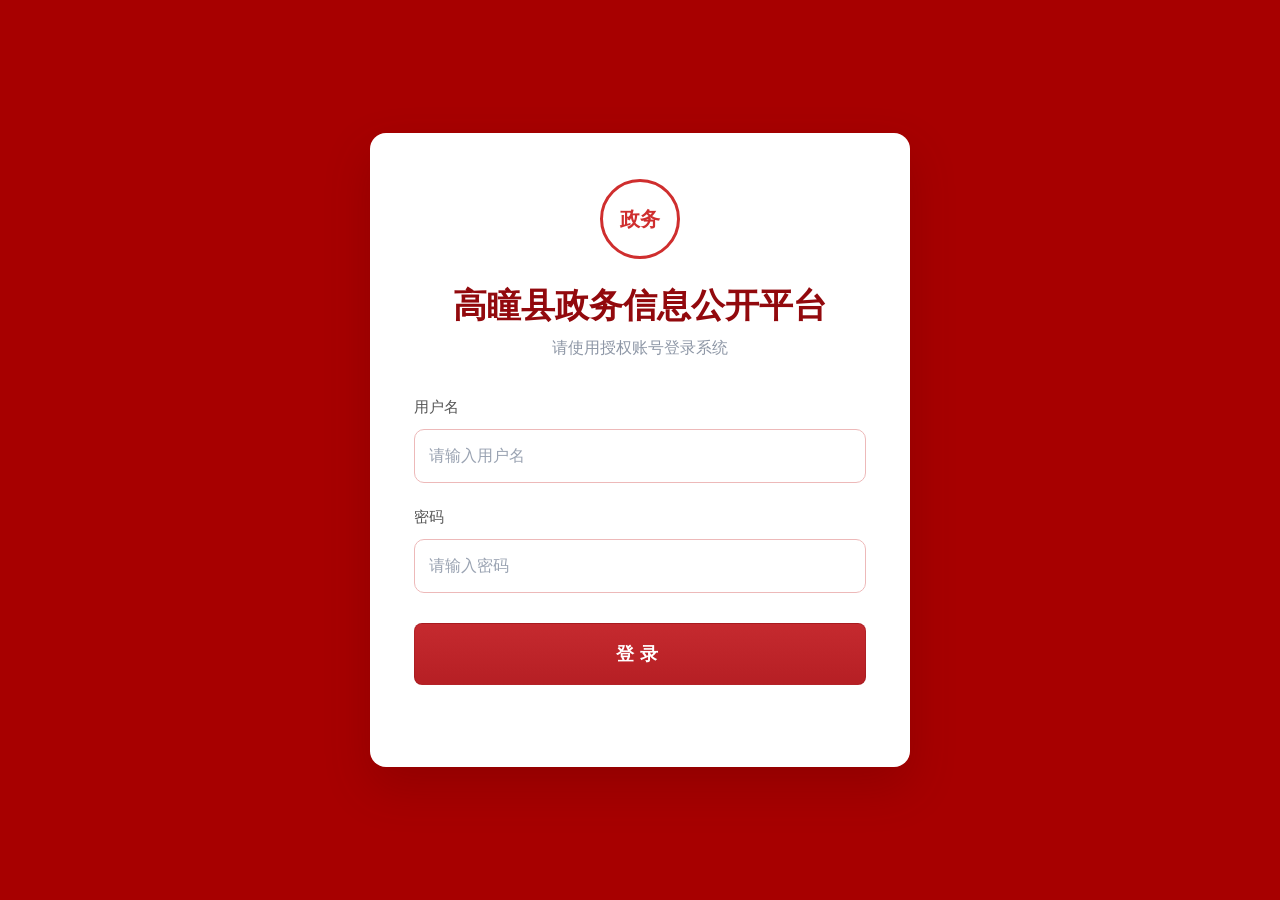
==== index.html @ 2388f284 "init v0.1" ====
<!DOCTYPE html>
<html lang="zh-CN">
<head>
  <meta charset="UTF-8" />
  <meta name="viewport" content="width=device-width, initial-scale=1.0" />
  <title>高瞳县政务信息公开平台</title>
  <link rel="stylesheet" href="style.css?v=20260516-3" />
</head>
<body data-page="portal">
  <a class="skip-link" href="#mainContent">跳转到主要内容</a>
  <header class="topbar">
    <div class="container topbar-inner">
      <div>欢迎访问高瞳县政务信息公开平台</div>
      <div class="top-links">
        <span>无障碍</span>
        <span>|</span>
        <span>繁体</span>
        <span>|</span>
        <span>站点地图</span>
        <span>|</span>
        <button id="logoutBtn" class="top-link-btn" type="button">退出登录</button>
      </div>
    </div>
  </header>

  <header class="site-header">
    <div class="container brand-row">
      <div class="brand-block">
        <div class="seal">政务</div>
        <div>
          <div class="site-title">高瞳县政务信息公开平台</div>
          <div class="site-subtitle">Government Affairs Information Portal</div>
        </div>
      </div>
      <div class="search-block">
        <input id="searchInput" type="text" placeholder="请输入标题、编号或关键词检索" />
        <button id="searchBtn">搜索</button>
      </div>
    </div>
  </header>

  <nav class="main-nav">
    <div class="container nav-list">
      <button class="nav-btn active" data-tab="home">首页</button>
      <button class="nav-btn" data-tab="notices">通知公告</button>
      <button class="nav-btn" data-tab="documents">公开文件</button>
      <button class="nav-btn" data-tab="archives">档案检索</button>
      <button class="nav-btn" data-tab="detail">文件正文</button>
    </div>
  </nav>

  <main id="mainContent" class="container main-layout">
    <section id="home" class="tab-panel active">
      <div class="hero-card">
        <div>
          <div class="hero-tag">政务公开 / 信息服务</div>
          <h1>欢迎来到高瞳县</h1>
          <p>坚持公开透明、依法行政、便民高效，持续提升政务公开和政府服务水平。</p>
        </div>
        <div class="hero-actions">
          <button class="primary" data-go="documents">查看文件</button>
          <button class="ghost" data-go="detail">查看示例正文</button>
        </div>
      </div>

      <div class="home-grid">
        <div class="panel">
          <div class="panel-title">通知公告</div>
          <ul id="homeNotices" class="notice-list"></ul>
        </div>
        <div class="panel">
          <div class="panel-title">公开文件</div>
          <ul id="homeDocs" class="notice-list"></ul>
        </div>
      </div>
    </section>

    <section id="notices" class="tab-panel">
      <div class="panel full-panel">
        <div class="section-head">
          <div class="panel-title">通知公告</div>
          <div class="filters">
            <select id="noticeDeptFilter">
              <option value="">全部单位</option>
            </select>
          </div>
        </div>
        <table class="data-table">
          <thead>
            <tr>
              <th>标题</th>
              <th>发文单位</th>
              <th>发布日期</th>
            </tr>
          </thead>
          <tbody id="noticeTableBody"></tbody>
        </table>
      </div>
    </section>

    <section id="documents" class="tab-panel">
      <div class="panel full-panel">
        <div class="section-head">
          <div class="panel-title">公开文件</div>
          <div class="filters multi">
            <select id="docTypeFilter">
              <option value="">全部类型</option>
            </select>
            <select id="docDeptFilter">
              <option value="">全部单位</option>
            </select>
            <select id="docLevelFilter">
              <option value="">全部密级</option>
            </select>
          </div>
        </div>
        <table class="data-table">
          <thead>
            <tr>
              <th>文号</th>
              <th>标题</th>
              <th>类型</th>
              <th>发文单位</th>
              <th>发布日期</th>
              <th>密级</th>
            </tr>
          </thead>
          <tbody id="docTableBody"></tbody>
        </table>
      </div>
    </section>

    <section id="archives" class="tab-panel">
      <div class="panel full-panel">
        <div class="panel-title">档案检索</div>
        <div class="archive-search-box">
          <div class="field">
            <label>关键词</label>
            <input id="archiveKeyword" type="text" placeholder="输入案件、人名、地点、编号" />
          </div>
          <div class="field">
            <label>发文单位</label>
            <select id="archiveDeptFilter">
              <option value="">全部单位</option>
            </select>
          </div>
          <div class="field">
            <label>文件类型</label>
            <select id="archiveTypeFilter">
              <option value="">全部类型</option>
            </select>
          </div>
          <div class="field action-field">
            <button id="archiveSearchBtn" class="primary">检索</button>
          </div>
        </div>
        <div id="archiveResults" class="archive-results"></div>
      </div>
    </section>

    <section id="detail" class="tab-panel">
      <article class="doc-detail panel full-panel">
        <div class="doc-meta-top">
          <div class="doc-type-badge" id="detailTypeBadge">内部通报</div>
          <div class="doc-number" id="detailNumber">高政办〔2006〕12号</div>
        </div>
        <h2 id="detailTitle" class="doc-title">关于进一步加强汛期安全巡查工作的通知</h2>
        <div class="doc-meta-grid">
          <div><strong>发文单位：</strong><span id="detailDept"></span></div>
          <div><strong>发布日期：</strong><span id="detailDate"></span></div>
          <div><strong>密级：</strong><span id="detailLevel"></span></div>
          <div><strong>主题词：</strong><span id="detailKeywords"></span></div>
        </div>
        <div id="detailBody" class="doc-body"></div>
        <div class="attachment-box">
          <div class="attachment-title">附件说明</div>
          <ul id="detailAttachments"></ul>
        </div>
      </article>
    </section>
  </main>

  <footer class="site-footer">
    <div class="container footer-inner">
      <div>主办：高瞳县人民政府办公室</div>
      <div>承办：高瞳县政务公开服务中心</div>
    </div>
  </footer>

  <script src="app.js?v=20260516-3"></script>
</body>
</html>
---- style.css ----
:root {
  --primary: #b61f24;
  --primary-dark: #861317;
  --primary-deep: #5e0c10;
  --primary-soft: #f9e8e7;
  --gold: #cda15a;
  --gold-soft: #f7eddc;
  --text: #2d2222;
  --muted: #6b5c5c;
  --line: #ead7d7;
  --surface: #ffffff;
  --surface-alt: #fffaf8;
  --bg: #f6f1ef;
  --shadow: 0 18px 40px rgba(121, 19, 23, 0.08);
  --radius: 18px;
  --container: 1200px;
}

* {
  box-sizing: border-box;
}

html {
  scroll-behavior: smooth;
}

body {
  margin: 0;
  min-height: 100vh;
  color: var(--text);
  background:
    radial-gradient(circle at top right, rgba(182, 31, 36, 0.08), transparent 28%),
    linear-gradient(180deg, #fbf7f6 0%, var(--bg) 48%, #f4ece9 100%);
  font-family: "Microsoft YaHei UI", "PingFang SC", "Noto Sans SC", sans-serif;
  line-height: 1.6;
}

h1,
h2,
h3,
.site-title,
.panel-title,
.doc-number {
  font-family: "STZhongsong", "Songti SC", "Noto Serif SC", serif;
}

button,
input,
select {
  font: inherit;
}

button {
  cursor: pointer;
}

a {
  color: inherit;
}

.skip-link {
  position: absolute;
  left: 16px;
  top: -48px;
  padding: 10px 14px;
  color: #fff;
  background: var(--primary);
  border-radius: 10px;
  z-index: 1000;
  text-decoration: none;
}

.skip-link:focus {
  top: 16px;
}

.container {
  width: min(calc(100% - 32px), var(--container));
  margin: 0 auto;
}

.topbar {
  color: #fff7f6;
  background: linear-gradient(90deg, var(--primary-deep), var(--primary-dark));
}

.topbar-inner,
.brand-row,
.section-head,
.footer-inner,
.doc-meta-top,
.hero-actions {
  display: flex;
  align-items: center;
  justify-content: space-between;
  gap: 16px;
}

.topbar-inner {
  min-height: 42px;
  font-size: 14px;
}

.top-links {
  display: flex;
  align-items: center;
  gap: 10px;
  color: rgba(255, 247, 246, 0.92);
}

.top-link-btn {
  padding: 0;
  color: inherit;
  background: transparent;
  border: 0;
}

.site-header {
  position: relative;
  overflow: hidden;
  background:
    linear-gradient(135deg, rgba(182, 31, 36, 0.98), rgba(134, 19, 23, 0.96)),
    linear-gradient(180deg, rgba(255, 255, 255, 0.08), transparent);
  box-shadow: inset 0 -1px 0 rgba(255, 255, 255, 0.12);
}

.site-header::after {
  content: "";
  position: absolute;
  inset: auto -10% -120px auto;
  width: 360px;
  height: 360px;
  border-radius: 50%;
  background: radial-gradient(circle, rgba(255, 224, 190, 0.24), transparent 68%);
}

.brand-row {
  position: relative;
  z-index: 1;
  min-height: 124px;
  padding: 24px 0;
}

.brand-block {
  display: flex;
  align-items: center;
  gap: 18px;
  color: #fff;
}

.seal {
  display: grid;
  place-items: center;
  width: 72px;
  height: 72px;
  border: 2px solid rgba(255, 235, 215, 0.9);
  border-radius: 50%;
  color: #fff5ef;
  font-size: 24px;
  font-weight: 700;
  letter-spacing: 4px;
  background: rgba(255, 255, 255, 0.1);
  box-shadow: inset 0 0 0 8px rgba(255, 255, 255, 0.05);
}

.site-title {
  font-size: clamp(28px, 4vw, 36px);
  letter-spacing: 1px;
}

.site-subtitle {
  margin-top: 6px;
  color: rgba(255, 246, 239, 0.84);
  font-size: 14px;
  letter-spacing: 1.5px;
  text-transform: uppercase;
}

.search-block {
  display: flex;
  align-items: center;
  gap: 10px;
  min-width: min(100%, 420px);
}

.search-block input,
.search-block button,
.filters select,
.archive-search-box input,
.archive-search-box select,
.login-input,
.login-submit {
  min-height: 46px;
  border-radius: 12px;
}

.search-block input,
.archive-search-box input,
.archive-search-box select,
.filters select,
.login-input {
  width: 100%;
  padding: 0 14px;
  color: var(--text);
  background: rgba(255, 255, 255, 0.96);
  border: 1px solid rgba(255, 255, 255, 0.36);
}

.search-block input {
  flex: 1 1 auto;
}

.search-block button,
.primary,
.login-submit {
  padding: 0 20px;
  color: #fff;
  background: linear-gradient(180deg, #c52a2f 0%, var(--primary) 100%);
  border: 1px solid rgba(110, 14, 19, 0.2);
  box-shadow: 0 10px 20px rgba(148, 21, 26, 0.16);
}

.search-block button {
  flex: 0 0 auto;
  min-width: 88px;
  white-space: nowrap;
  writing-mode: horizontal-tb;
}

.ghost {
  padding: 0 20px;
  color: var(--primary);
  background: #fff;
  border: 1px solid rgba(182, 31, 36, 0.18);
}

.main-nav {
  position: sticky;
  top: 0;
  z-index: 20;
  backdrop-filter: blur(12px);
  background: rgba(255, 251, 249, 0.92);
  border-bottom: 1px solid rgba(182, 31, 36, 0.08);
}

.nav-list {
  display: flex;
  align-items: center;
  flex-wrap: wrap;
  gap: 10px;
  padding: 14px 0;
}

.nav-btn {
  min-width: 120px;
  min-height: 46px;
  padding: 0 18px;
  color: var(--primary-dark);
  background: #fff;
  border: 1px solid rgba(182, 31, 36, 0.12);
  border-radius: 999px;
  transition: transform 180ms ease, box-shadow 180ms ease, background 180ms ease;
}

.nav-btn:hover,
.nav-btn.active {
  color: #fff;
  background: linear-gradient(180deg, #ca3438, var(--primary));
  box-shadow: 0 12px 22px rgba(149, 20, 25, 0.16);
  transform: translateY(-1px);
}

.main-layout {
  padding: 28px 0 40px;
}

.tab-panel {
  display: none;
}

.tab-panel.active {
  display: block;
  animation: fade-up 220ms ease;
}

.hero-card,
.panel,
.login-card {
  position: relative;
  overflow: hidden;
  background: linear-gradient(180deg, rgba(255, 255, 255, 0.98), rgba(255, 250, 248, 0.98));
  border: 1px solid rgba(182, 31, 36, 0.08);
  border-radius: var(--radius);
  box-shadow: var(--shadow);
}

.hero-card {
  display: grid;
  grid-template-columns: 1.5fr auto;
  gap: 20px;
  padding: 30px;
  margin-bottom: 24px;
  background:
    linear-gradient(130deg, rgba(182, 31, 36, 0.06), rgba(255, 255, 255, 0.96) 42%),
    linear-gradient(180deg, rgba(255, 251, 248, 0.98), rgba(255, 255, 255, 0.98));
}

.hero-card::after {
  content: "";
  position: absolute;
  right: -40px;
  top: -40px;
  width: 180px;
  height: 180px;
  border-radius: 50%;
  background: radial-gradient(circle, rgba(205, 161, 90, 0.2), transparent 70%);
}

.hero-tag,
.doc-type-badge {
  display: inline-flex;
  align-items: center;
  min-height: 34px;
  padding: 0 12px;
  color: var(--primary-dark);
  background: var(--gold-soft);
  border: 1px solid rgba(205, 161, 90, 0.35);
  border-radius: 999px;
  font-size: 14px;
  font-weight: 600;
}

.hero-card h1 {
  margin: 12px 0 10px;
  font-size: clamp(30px, 5vw, 42px);
}

.hero-card p {
  max-width: 48em;
  margin: 0;
  color: var(--muted);
  font-size: 17px;
}

.home-grid {
  display: grid;
  grid-template-columns: repeat(2, minmax(0, 1fr));
  gap: 22px;
}

.panel,
.full-panel {
  padding: 22px;
}

.panel-title {
  position: relative;
  padding-left: 16px;
  font-size: 22px;
  color: var(--primary-dark);
}

.panel-title::before {
  content: "";
  position: absolute;
  left: 0;
  top: 6px;
  bottom: 6px;
  width: 5px;
  border-radius: 999px;
  background: linear-gradient(180deg, var(--primary), #d05b41);
}

.notice-list {
  margin: 18px 0 0;
  padding: 0;
  list-style: none;
}

.notice-item,
.archive-card {
  display: flex;
  align-items: flex-start;
  justify-content: space-between;
  gap: 16px;
  padding: 16px 0;
  border-bottom: 1px solid var(--line);
}

.notice-item:last-child {
  border-bottom: 0;
  padding-bottom: 0;
}

.notice-link,
.table-link,
.archive-link {
  padding: 0;
  color: var(--text);
  background: transparent;
  border: 0;
  text-align: left;
}

.notice-link {
  font-weight: 600;
}

.notice-meta,
.archive-meta,
.doc-meta-grid,
.site-footer,
.helper-text,
.login-hint {
  color: var(--muted);
}

.section-head {
  margin-bottom: 18px;
}

.filters,
.filters.multi {
  display: flex;
  align-items: center;
  flex-wrap: wrap;
  gap: 12px;
}

.filters select {
  min-width: 160px;
  background: var(--surface-alt);
  border: 1px solid var(--line);
}

.data-table {
  width: 100%;
  border-collapse: collapse;
  overflow: hidden;
  border-radius: 16px;
}

.data-table thead {
  background: linear-gradient(180deg, rgba(182, 31, 36, 0.1), rgba(182, 31, 36, 0.04));
}

.data-table th,
.data-table td {
  padding: 14px 12px;
  border-bottom: 1px solid var(--line);
  text-align: left;
  vertical-align: top;
}

.data-table th {
  color: var(--primary-dark);
  font-weight: 700;
}

.data-table tbody tr:hover {
  background: rgba(182, 31, 36, 0.03);
}

.archive-search-box {
  display: grid;
  grid-template-columns: 2fr 1fr 1fr auto;
  gap: 14px;
  margin-top: 18px;
}

.field {
  display: flex;
  flex-direction: column;
  gap: 8px;
}

.field label {
  font-weight: 600;
  color: var(--primary-dark);
}

.action-field {
  justify-content: flex-end;
}

.archive-results {
  margin-top: 22px;
}

.archive-card {
  align-items: center;
  padding: 18px;
  margin-bottom: 14px;
  background: var(--surface-alt);
  border: 1px solid rgba(182, 31, 36, 0.08);
  border-radius: 16px;
}

.archive-card:last-child {
  margin-bottom: 0;
}

.doc-number {
  color: var(--primary-dark);
  font-size: 18px;
}

.doc-title {
  margin: 18px 0 16px;
  color: var(--primary-deep);
  font-size: clamp(26px, 4vw, 32px);
}

.doc-meta-grid {
  display: grid;
  grid-template-columns: repeat(2, minmax(0, 1fr));
  gap: 12px 18px;
  padding: 18px;
  background: var(--surface-alt);
  border: 1px solid var(--line);
  border-radius: 14px;
}

.doc-body {
  margin-top: 22px;
  font-size: 16px;
}

.doc-body p {
  margin: 0 0 16px;
  text-indent: 2em;
}

.attachment-box {
  margin-top: 26px;
  padding: 18px;
  background: linear-gradient(180deg, #fffaf7, #fff);
  border: 1px dashed rgba(182, 31, 36, 0.18);
  border-radius: 16px;
}

.attachment-title {
  margin-bottom: 10px;
  color: var(--primary-dark);
  font-weight: 700;
}

.attachment-box ul {
  margin: 0;
  padding-left: 20px;
}

.site-footer {
  margin-top: 16px;
  background: linear-gradient(180deg, #f8efed, #f3e7e5);
  border-top: 1px solid rgba(182, 31, 36, 0.08);
}

.footer-inner {
  min-height: 72px;
  font-size: 14px;
}

.empty-state {
  padding: 22px 12px;
  color: var(--muted);
  text-align: center;
}

.login-page {
  display: flex;
  min-height: 100vh;
  align-items: center;
  justify-content: center;
  padding: 32px 16px;
  background: #a70000;
}

.login-shell {
  width: min(100%, 1040px);
  display: grid;
  grid-template-columns: 1.2fr 0.88fr;
  gap: 26px;
}

.login-shell.compact {
  width: min(100%, 540px);
  display: block;
}

.login-banner,
.login-card {
  padding: 34px;
}

.login-card {
  padding: 46px 44px 40px;
  border: 0;
  border-radius: 16px;
  background: #ffffff;
  box-shadow: 0 20px 46px rgba(74, 0, 0, 0.22);
}

.login-banner {
  color: #fff7f2;
  border-radius: 24px;
  background:
    linear-gradient(135deg, rgba(182, 31, 36, 0.96), rgba(104, 10, 14, 0.94)),
    linear-gradient(180deg, rgba(255, 255, 255, 0.08), transparent);
  box-shadow: 0 26px 48px rgba(112, 16, 20, 0.16);
}

.login-badge {
  display: inline-flex;
  min-height: 34px;
  align-items: center;
  padding: 0 12px;
  color: #fff6ef;
  background: rgba(255, 255, 255, 0.12);
  border: 1px solid rgba(255, 255, 255, 0.2);
  border-radius: 999px;
}

.login-banner h1 {
  margin: 18px 0 12px;
  font-size: clamp(32px, 5vw, 44px);
}

.login-banner p {
  margin: 0;
  max-width: 28em;
  color: rgba(255, 244, 239, 0.86);
}

.login-points {
  display: grid;
  gap: 14px;
  margin-top: 28px;
}

.login-point {
  padding: 14px 16px;
  background: rgba(255, 255, 255, 0.08);
  border: 1px solid rgba(255, 255, 255, 0.12);
  border-radius: 14px;
}

.login-form {
  display: grid;
  gap: 22px;
}

.login-mark {
  display: grid;
  place-items: center;
  width: 80px;
  height: 80px;
  margin: 0 auto 26px;
  color: #cf2e2e;
  background: #fff;
  border: 3px solid #cf2e2e;
  border-radius: 50%;
  font-family: "STZhongsong", "Songti SC", "Noto Serif SC", serif;
  font-size: 20px;
  font-weight: 700;
}

.login-title {
  margin: 0 0 8px;
  color: #92090d;
  text-align: center;
  font-size: clamp(28px, 4vw, 34px);
  line-height: 1.25;
}

.login-subtitle {
  margin: 0 0 34px;
  color: #8e97a6;
  text-align: center;
  font-size: 16px;
}

.login-label {
  display: block;
  margin-bottom: 10px;
  color: #555555;
  font-weight: 500;
  font-size: 15px;
}

.login-input {
  min-height: 54px;
  border: 1px solid #edb9b9;
  border-radius: 10px;
  background: #ffffff;
}

.login-input::placeholder {
  color: #9aa3b2;
}

.login-error {
  min-height: 20px;
  color: #c82121;
  font-size: 14px;
  line-height: 1.5;
}

.login-hint {
  padding: 14px 16px;
  background: var(--surface-alt);
  border: 1px solid var(--line);
  border-radius: 14px;
  font-size: 14px;
}

.login-submit {
  min-height: 62px;
  margin-top: 8px;
  border-radius: 8px;
  font-size: 18px;
  font-weight: 700;
  letter-spacing: 6px;
  box-shadow: none;
}

:focus-visible {
  outline: 3px solid rgba(205, 161, 90, 0.55);
  outline-offset: 2px;
}

@keyframes fade-up {
  from {
    opacity: 0;
    transform: translateY(8px);
  }
  to {
    opacity: 1;
    transform: translateY(0);
  }
}

@media (max-width: 980px) {
  .brand-row,
  .hero-card,
  .login-shell {
    grid-template-columns: 1fr;
  }

  .brand-row,
  .section-head,
  .doc-meta-top,
  .footer-inner {
    align-items: flex-start;
    flex-direction: column;
  }

  .search-block {
    width: 100%;
  }

  .home-grid,
  .archive-search-box,
  .doc-meta-grid {
    grid-template-columns: 1fr;
  }
}

@media (max-width: 720px) {
  .container {
    width: min(calc(100% - 24px), var(--container));
  }

  .topbar-inner,
  .top-links,
  .hero-actions,
  .nav-list {
    align-items: flex-start;
    flex-direction: column;
  }

  .nav-btn,
  .primary,
  .ghost,
  .login-submit {
    width: 100%;
  }

  .search-block button {
    width: auto;
  }

  .data-table,
  .data-table thead,
  .data-table tbody,
  .data-table tr,
  .data-table th,
  .data-table td {
    display: block;
    width: 100%;
  }

  .data-table thead {
    display: none;
  }

  .data-table tr {
    padding: 10px 0;
    border-bottom: 1px solid var(--line);
  }

  .data-table td {
    padding: 8px 0;
    border: 0;
  }

  .data-table td::before {
    content: attr(data-label);
    display: block;
    margin-bottom: 4px;
    color: var(--primary-dark);
    font-weight: 700;
  }

  .login-banner,
  .login-card,
  .hero-card,
  .panel {
    padding: 22px;
  }

  .login-title {
    font-size: 28px;
  }
}
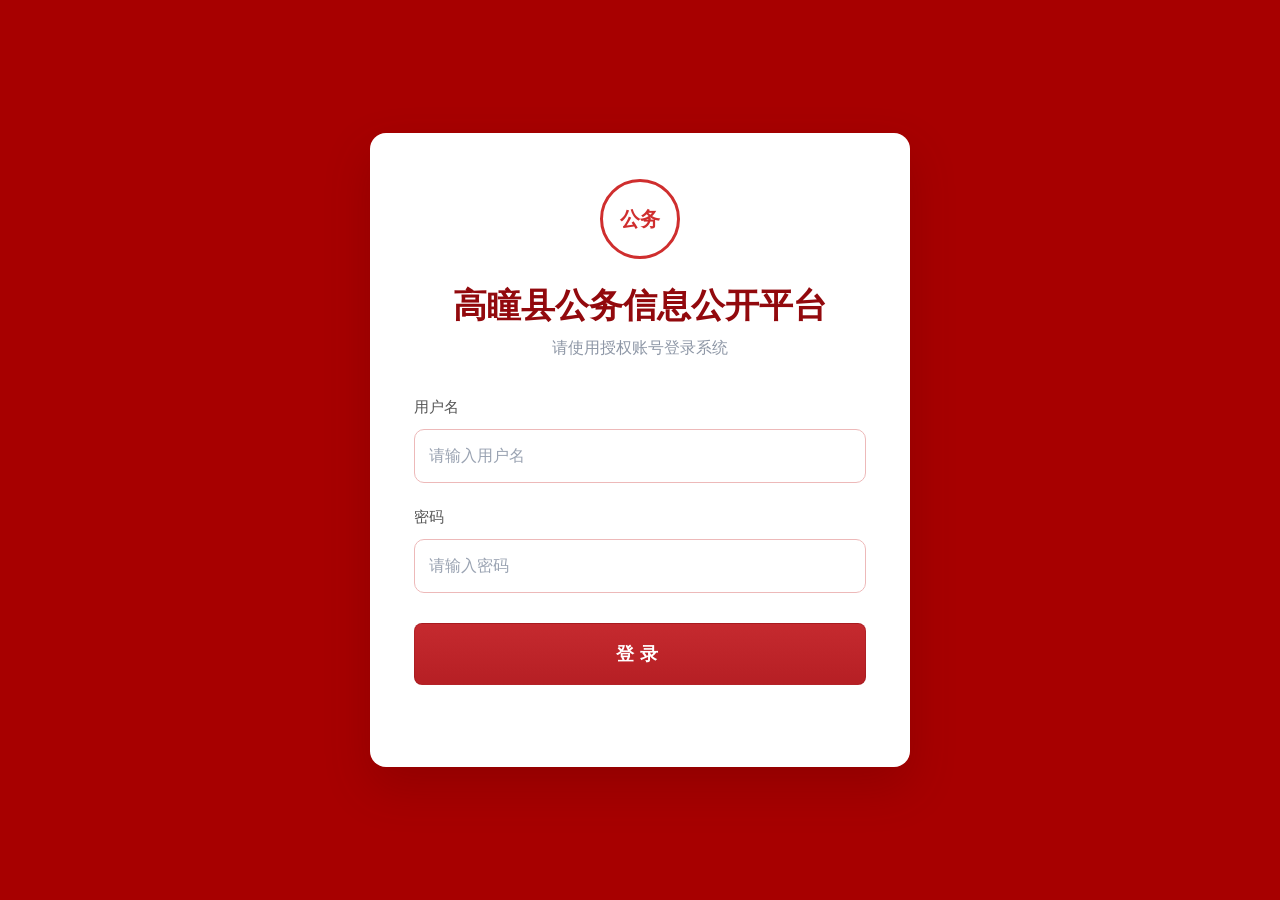
==== commit b1c4fadb: "1" ====
--- a/index.html
+++ b/index.html
@@ -3,20 +3,22 @@
 <head>
   <meta charset="UTF-8" />
   <meta name="viewport" content="width=device-width, initial-scale=1.0" />
-  <title>高瞳县政务信息公开平台</title>
+  <title>高瞳县公务信息公开平台</title>
   <link rel="stylesheet" href="style.css?v=20260516-3" />
 </head>
 <body data-page="portal">
   <a class="skip-link" href="#mainContent">跳转到主要内容</a>
   <header class="topbar">
     <div class="container topbar-inner">
-      <div>欢迎访问高瞳县政务信息公开平台</div>
+      <div>欢迎访问高瞳县公务信息公开平台</div>
       <div class="top-links">
         <span>无障碍</span>
         <span>|</span>
         <span>繁体</span>
         <span>|</span>
         <span>站点地图</span>
+        <span>|</span>
+        <span id="currentUsername" class="current-user">当前用户：--</span>
         <span>|</span>
         <button id="logoutBtn" class="top-link-btn" type="button">退出登录</button>
       </div>
@@ -26,9 +28,9 @@
   <header class="site-header">
     <div class="container brand-row">
       <div class="brand-block">
-        <div class="seal">政务</div>
+        <div class="seal">公务</div>
         <div>
-          <div class="site-title">高瞳县政务信息公开平台</div>
+          <div class="site-title">高瞳县公务信息公开平台</div>
           <div class="site-subtitle">Government Affairs Information Portal</div>
         </div>
       </div>
@@ -55,7 +57,8 @@
         <div>
           <div class="hero-tag">政务公开 / 信息服务</div>
           <h1>欢迎来到高瞳县</h1>
-          <p>坚持公开透明、依法行政、便民高效，持续提升政务公开和政府服务水平。</p>
+          <p>坚持公开透明、依法行政、便民高效，持续提升公务公开和政府服务水平。
+            （本网站所有内容均为虚构游戏素材，与任何真实政府机构、组织或个人无关。本站仅用于游戏娱乐目的，不代表任何现实立场或观点。如有雷同，纯属巧合。 ）</p>
         </div>
         <div class="hero-actions">
           <button class="primary" data-go="documents">查看文件</button>
@@ -183,10 +186,17 @@
   <footer class="site-footer">
     <div class="container footer-inner">
       <div>主办：高瞳县人民政府办公室</div>
-      <div>承办：高瞳县政务公开服务中心</div>
+      <div>承办：高瞳县公务公开服务中心</div>
     </div>
   </footer>
 
-  <script src="app.js?v=20260516-3"></script>
+  <script src="assets/js/auth.js?v=20260522-2"></script>
+  <script src="data/visibility-rules.js?v=20260522-3"></script>
+  <script src="data/documents-source.js?v=20260522-2"></script>
+  <script src="data/notices-source.js?v=20260522-2"></script>
+  <script src="assets/js/content-adapter.js?v=20260522-2"></script>
+  <script src="app.js?v=20260522-2"></script>
+  <script src="assets/js/portal.js?v=20260522-2"></script>
 </body>
 </html>
+
--- a/style.css
+++ b/style.css
@@ -108,6 +108,10 @@
   color: rgba(255, 247, 246, 0.92);
 }
 
+.current-user {
+  color: rgba(255, 247, 246, 0.96);
+}
+
 .top-link-btn {
   padding: 0;
   color: inherit;
